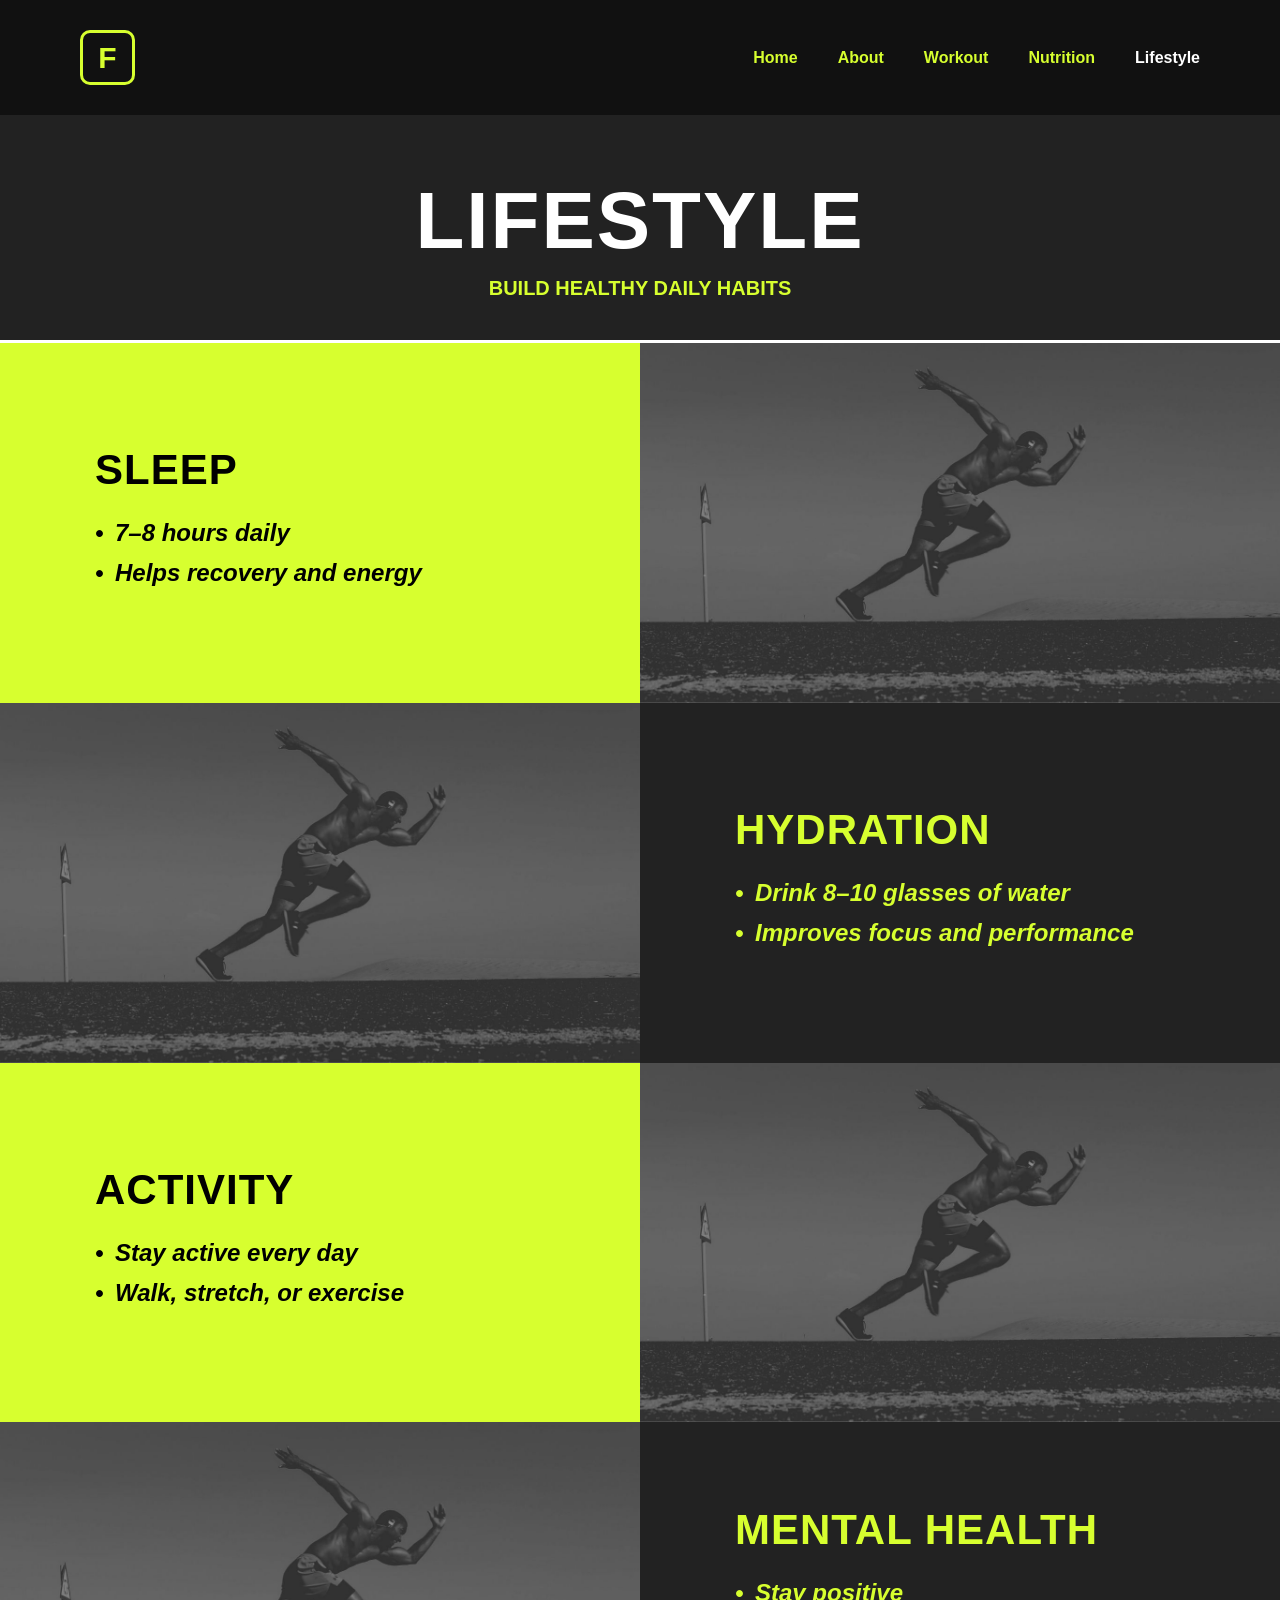
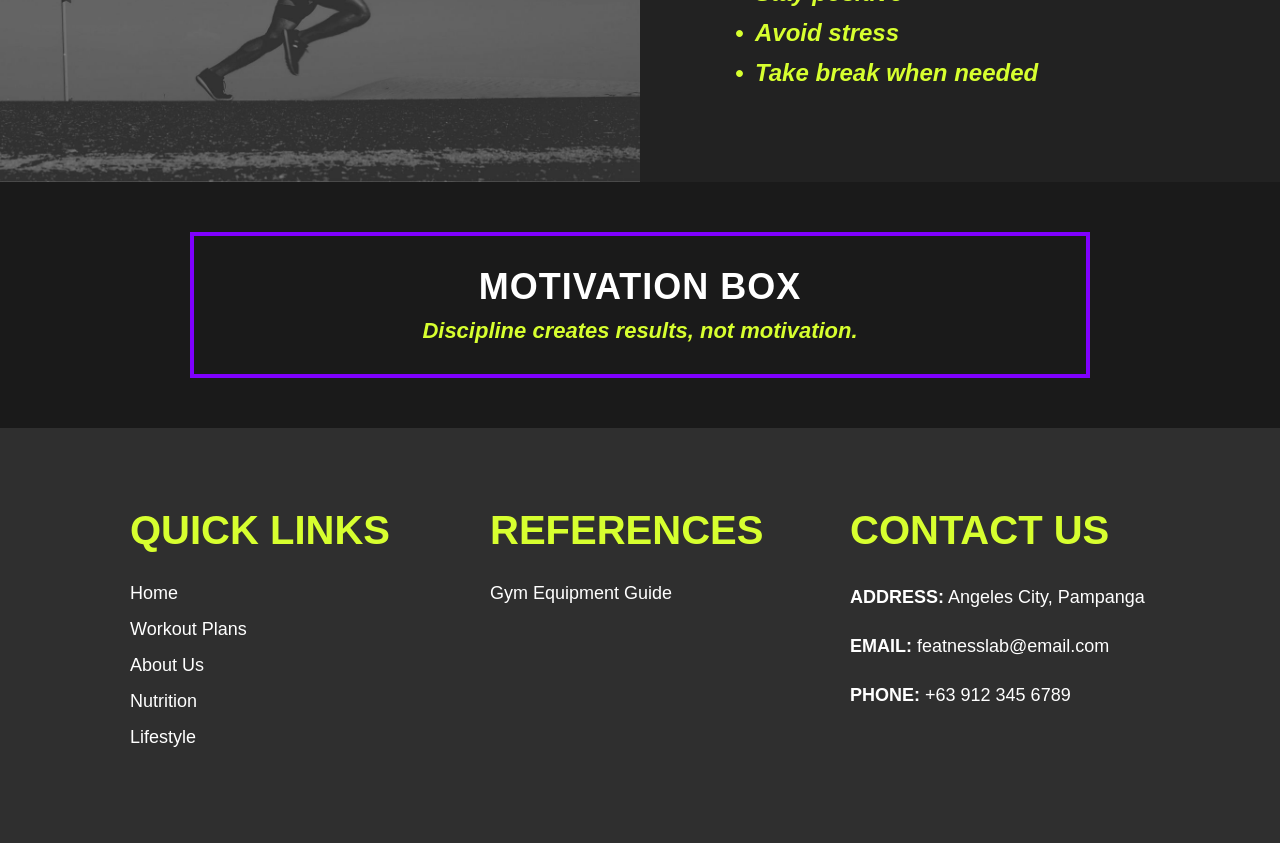
==== pages/lifestyle.html @ 154848f8 "Add files via upload" ====
<!DOCTYPE html>
<html lang="en">
<head>
    <meta charset="UTF-8">
    <meta name="viewport" content="width=device-width, initial-scale=1.0">
    <title>Featness Lab - Lifestyle</title>
    <link rel="stylesheet" href="../css/style.css">
</head>
<body>
    <nav>
        <div class="logo">F</div>
        <ul class="nav-links">
            <li><a href="../index.html">Home</a></li>
            <li><a href="about.html">About</a></li>
            <li><a href="workout.html">Workout</a></li>
            <li><a href="nutrition.html">Nutrition</a></li>
            <li><a href="lifestyle.html" class="active">Lifestyle</a></li>
        </ul>
    </nav>

    <section class="hero-lifestyle">
        <h1>LIFESTYLE</h1>
        <p>Build healthy daily habits</p>
    </section>

    <section class="lifestyle-grid">
        <div class="lifestyle-text-block lime-bg">
            <div class="lifestyle-content">
                <h2>SLEEP</h2>
                <ul>
                    <li>7–8 hours daily</li>
                    <li>Helps recovery and energy</li>
                </ul>
            </div>
        </div>
        <div class="lifestyle-image-block">
            <img src="../images/home.jpg" alt="Sleep">
        </div>

        <div class="lifestyle-image-block">
            <img src="../images/home.jpg" alt="Hydration">
        </div>
        <div class="lifestyle-text-block dark-bg">
            <div class="lifestyle-content">
                <h2>HYDRATION</h2>
                <ul>
                    <li>Drink 8–10 glasses of water</li>
                    <li>Improves focus and performance</li>
                </ul>
            </div>
        </div>

        <div class="lifestyle-text-block lime-bg">
            <div class="lifestyle-content">
                <h2>ACTIVITY</h2>
                <ul>
                    <li>Stay active every day</li>
                    <li>Walk, stretch, or exercise</li>
                </ul>
            </div>
        </div>
        <div class="lifestyle-image-block">
            <img src="../images/home.jpg" alt="Activity">
        </div>

        <div class="lifestyle-image-block">
            <img src="../images/home.jpg" alt="Mental Health">
        </div>
        <div class="lifestyle-text-block dark-bg">
            <div class="lifestyle-content">
                <h2>MENTAL HEALTH</h2>
                <ul>
                    <li>Stay positive</li>
                    <li>Avoid stress</li>
                    <li>Take break when needed</li>
                </ul>
            </div>
        </div>
    </section>

    <section class="motivation-section">
        <div class="motivation-border">
            <h2>MOTIVATION BOX</h2>
            <p>Discipline creates results, not motivation.</p>
        </div>
    </section>

    <footer class="footer">
        <div class="footer-box">
            <h2>QUICK LINKS</h2>
            <ul>
                <li><a href="../index.html">Home</a></li>
                <li><a href="workout.html">Workout Plans</a></li>
                <li><a href="about.html">About Us</a></li>
                <li><a href="nutrition.html">Nutrition</a></li>
                <li><a href="lifestyle.html">Lifestyle</a></li>
            </ul>
        </div>

        <div class="footer-box">
            <h2>REFERENCES</h2>
            <ul>
                <li><a href="#">Gym Equipment Guide</a></li>
            </ul>
        </div>

        <div class="footer-box contact-section">
            <h2>CONTACT US</h2>
            <p><strong>ADDRESS:</strong> Angeles City, Pampanga</p>
            <p><strong>EMAIL:</strong> featnesslab@email.com</p>
            <p><strong>PHONE:</strong> +63 912 345 6789</p>
        </div>
    </footer>
</body>
</html>
---- css/style.css ----
* {
    margin: 0;
    padding: 0;
    box-sizing: border-box;
    font-family: 'Poppins', sans-serif;
}

body {
    background: #111;
    color: white;
}

/* NAVIGATION */
nav {
    width: 100%;
    padding: 30px 80px;
    display: flex;
    justify-content: space-between;
    align-items: center;
    background: transparent;
}

.logo {
    width: 55px;
    height: 55px;
    border: 3px solid #d7ff2f;
    color: #d7ff2f;
    display: flex;
    justify-content: center;
    align-items: center;
    font-size: 30px;
    font-weight: bold;
    border-radius: 10px;
}

.nav-links {
    display: flex;
    list-style: none;
    gap: 40px;
}

.nav-links li a {
    text-decoration: none;
    color: #d7ff2f;
    font-weight: 600;
    transition: 0.3s;
}

.nav-links li a:hover,
.nav-links li a.active {
    color: white;
}

/* HERO SECTION */
.hero {
    width: 100%;
    height: 100vh;
    background: linear-gradient(rgba(0,0,0,0.6), rgba(0,0,0,0.6)), url('../images/home.jpg');
    background-size: cover;
    background-position: center;
    position: relative;
}

.content {
    position: absolute;
    top: 53%;
    left: 6%;
    transform: translateY(-50%);
    max-width: 650px;
}

.title {
    display: flex;
    align-items: flex-start;
    gap: 15px;
}

.feat {
    font-family: 'Anton', sans-serif;
    font-size: 200px;
    font-weight: 900;
    color: white;
    font-style: italic;
    line-height: 0.85;
    letter-spacing: -7px;
    text-shadow: 10px 10px 0 rgba(255,255,255,0.15);
}

.side-text {
    display: flex;
    flex-direction: column;
    margin-top: 10px;
}

.ness {
    font-family: 'Anton', sans-serif;
    font-size: 95px;
    font-weight: 900;
    color: #d7ff2f;
    font-style: italic;
    margin-left: 30px;
    margin-top: -15px;
    line-height: 0.9;
}

.lab {
    font-family: 'Anton', sans-serif;
    font-size: 115px;
    font-weight: 900;
    color: #d7ff2f;
    font-style: italic;
    margin-left: 5px;
    margin-top: -5px;
    line-height: 0.8;
}

.content h3 {
    color: #d7ff2f;
    margin-top: 20px;
    letter-spacing: 2px;
}

.content h2 {
    margin-top: 10px;
    font-size: 30px;
    color: rgba(255,255,255,0.55);
    line-height: 1.1;
    letter-spacing: 1px;
}

.content p {
    margin-top: 20px;
    color: #d7ff2f;
    font-size: 14px;
    line-height: 1.5;
    max-width: 500px;
}

/* ABOUT PAGE */
.hero-about-banner {
    text-align: center;
    padding: 90px 20px 80px 20px;
    background-color: #1a1a1a;
    border-bottom: 3px solid #ffffff;
}

.hero-about-banner h1 {
    font-family: 'Anton', sans-serif;
    font-size: 80px;
    letter-spacing: 3px;
    line-height: 1;
    margin-bottom: 15px;
    text-transform: uppercase;
    font-style: italic;
    color: #ffffff;
}

.hero-about-banner h2 {
    font-family: 'Anton', sans-serif;
    font-size: 80px;
    letter-spacing: 3px;
    color: #d7ff2f;
    font-style: italic;
}

.hero-about-banner p {
    color: #d7ff2f;
    font-size: 16px;
    font-weight: 600;
    letter-spacing: 1px;
    text-transform: uppercase;
}

.about-asymmetric-container {
    display: grid;
    grid-template-columns: 1fr 1fr;
    width: 100%;
}

.about-panel {
    padding: 90px 70px;
    display: flex;
    align-items: center;
    justify-content: center;
    min-height: 480px;
}

.about-panel.lime-content {
    background-color: #d7ff2f;
    color: #000000;
}

.about-panel.dark-content {
    background-color: #1a1a1a;
    color: #ffffff;
}

.panel-wrapper {
    width: 100%;
    max-width: 520px;
}

.about-panel h2 {
    font-family: 'Anton', sans-serif;
    font-size: 45px;
    font-style: italic;
    line-height: 1.1;
    margin-bottom: 20px;
    text-transform: uppercase;
}

.about-panel.dark-content h2 {
    color: #d7ff2f;
}

.about-panel p {
    font-size: 15px;
    line-height: 1.6;
    font-weight: 500;
}

.about-checklist {
    list-style: none;
    margin-top: 20px;
}

.about-checklist li {
    font-size: 16px;
    font-weight: bold;
    margin-bottom: 15px;
    display: flex;
    align-items: center;
    gap: 12px;
}

.about-checklist li::before {
    content: "✓";
    font-weight: 900;
}

.about-panel-media {
    width: 100%;
    min-height: 480px;
    background-size: cover;
    background-position: center;
    background-repeat: no-repeat;
}

.about-parallax-block {
    width: 100%;
    background-size: cover;
    background-position: center;
    background-repeat: no-repeat;
    background-attachment: fixed;
    border-bottom: 3px solid #ffffff;
}

.parallax-overlay {
    padding: 110px 20px;
    text-align: center;
    max-width: 800px;
    margin: 0 auto;
    background: linear-gradient(rgba(0,0,0,0.75), rgba(0,0,0,0.75));
}

.parallax-overlay h2 {
    font-family: 'Anton', sans-serif;
    font-size: 55px;
    font-style: italic;
    color: #d7ff2f;
    margin-bottom: 25px;
    text-transform: uppercase;
}

.parallax-overlay p {
    font-size: 16px;
    line-height: 1.7;
    color: #ffffff;
}

/* WORKOUT PAGE */
.workout-container {
    display: flex;
    flex-direction: column;
    justify-content: center;
    align-items: center;
    min-height: 100vh;
    width: 100vw;
    margin: 0;
    padding: 0;
    position: relative;
    z-index: 2;
}

.page-title {
    font-size: 3.8rem;
    font-weight: 900;
    letter-spacing: 2px;
    margin-top: -240px;
    margin-bottom: 100px;
    text-align: center;
    color: #ffffff;
    text-shadow: 3px 3px 6px rgba(0,0,0,0.8);
    text-transform: uppercase;
}

.workout-split {
    display: flex;
    justify-content: center;
    align-items: center;
    gap: 40px;
}

.flip-card {
    background-color: transparent;
    width: 420px;
    height: 520px;
    perspective: 1500px;
}

.flip-card-inner {
    position: relative;
    width: 100%;
    height: 100%;
    text-align: center;
    transition: transform 0.6s cubic-bezier(0.4, 0, 0.2, 1);
    transform-style: preserve-3d;
}

.flip-card:hover .flip-card-inner {
    transform: rotateY(180deg);
}

.flip-card-front, .flip-card-back {
    position: absolute;
    width: 100%;
    height: 100%;
    backface-visibility: hidden;
    border-radius: 20px;
    display: flex;
    flex-direction: column;
    align-items: center;
    justify-content: center;
    padding: 20px;
}

.flip-card-front {
    background-color: rgba(25, 25, 25, 0.6);
    border: 2px solid #222222;
}

.gain-title, .lose-title {
    color: #ccff00;
    font-size: 2.2rem;
    font-weight: 900;
    letter-spacing: 1px;
    margin-bottom: 20px;
}

.hover-hint {
    color: #555555;
    font-size: 0.9rem;
    letter-spacing: 1px;
    text-transform: uppercase;
    margin-top: 5px;
}

.flip-card-back {
    background-color: #1a1a1a;
    color: white;
    border: 2px solid #ccff00;
    transform: rotateY(180deg);
}

.flip-card-back h2 {
    color: #ccff00;
    font-size: 1.8rem;
    margin-bottom: 15px;
    font-weight: 900;
}

.flip-card-back p {
    font-size: 1rem;
    line-height: 1.5;
    color: #cccccc;
    margin-bottom: 30px;
}

.workout-img-box {
    width: 320px;
    height: 280px;
    margin-bottom: 30px;
    background-repeat: no-repeat;
    background-size: cover;
    border-radius: 24px;
    box-shadow: 0 8px 20px rgba(0, 0, 0, 0.4);
}

.gain-img {
    background-image: url('../images/gain.png');
    background-position: 40% center;
}

.lose-img {
    background-image: url('../images/lose.png');
    background-position: 45% center;
}

.divider-line {
    width: 3px;
    height: 350px;
    background-color: #ffffff;
    opacity: 0.5;
}

.start-btn {
    display: inline-block;
    background-color: #00cc66;
    color: #000000;
    text-decoration: none;
    font-weight: bold;
    padding: 12px 65px;
    border-radius: 30px;
    font-size: 1.2rem;
    letter-spacing: 1px;
    box-shadow: 0px 4px 10px rgba(0, 204, 102, 0.3);
    transition: all 0.2s ease;
}

.start-btn:hover {
    transform: scale(1.05);
    background-color: #00ff7f;
    box-shadow: 0px 6px 15px rgba(0, 204, 102, 0.5);
}

/* WORKOUT LEVELS PAGE */
.hero-gain-levels, .hero-lose-levels {
    width: 100%;
    min-height: 100vh;
    background: linear-gradient(rgba(15, 15, 15, 0.85), rgba(15, 15, 15, 0.85)), url('../images/home.jpg');
    background-size: cover;
    background-position: center;
    background-attachment: fixed;
    position: relative;
}

.level-container {
    display: flex;
    flex-direction: column;
    justify-content: center;
    align-items: center;
    width: 100vw;
    min-height: 100vh;
    padding: 100px 0 60px 0;
    box-sizing: border-box;
    position: relative;
}

.subtitle-badge {
    position: absolute;
    top: 100px;
    right: 6%;
    color: #ffffff;
    font-size: 1.1rem;
    font-weight: 700;
    letter-spacing: 1px;
    text-transform: uppercase;
}

.level-split {
    display: flex;
    justify-content: center;
    align-items: center;
    gap: 40px;
    margin-top: 50px;
    width: 85%;
}

.level-card {
    display: flex;
    flex-direction: column;
    align-items: center;
    width: 300px;
    padding: 20px;
    transition: transform 0.3s ease;
}

.level-card:hover {
    transform: translateY(-50px);
}

.level-title {
    font-size: 1.8rem;
    font-weight: 800;
    margin-bottom: 30px;
    letter-spacing: 1.5px;
}

.level-title.beginner { color: #00b050; }
.level-title.intermediate { color: #ffc000; }
.level-title.advanced { color: #ff0000; }

.char-box {
    width: 380px;
    height: 380px;
    background-size: contain;
    background-repeat: no-repeat;
    background-position: center;
    margin-bottom: 40px;
    animation: floatingChar 3s ease-in-out infinite;
}

.intermediate-char { animation-delay: 0.5s; }
.advanced-char { animation-delay: 1s; }

@keyframes floatingChar {
    0% { transform: translateY(0px); }
    50% { transform: translateY(-12px); }
    100% { transform: translateY(0px); }
}

.lvl-start-btn {
    display: inline-block;
    text-decoration: none;
    background-color: #00b050;
    color: #ffffff;
    font-size: 1.1rem;
    font-weight: 700;
    padding: 10px 45px;
    border-radius: 25px;
    transition: all 0.3s ease;
    letter-spacing: 1px;
    box-shadow: 0 4px 10px rgba(0, 0, 0, 0.3);
}

.lvl-start-btn:hover {
    background-color: #ccff00;
    color: #000000;
    box-shadow: 0 0 20px rgba(204, 255, 0, 0.7);
}

.lvl-divider {
    width: 2px;
    height: 350px;
    background: rgba(255, 255, 255, 0.4);
}

/* NUTRITION PAGE */
.hero-banner {
    text-align: center;
    padding: 45px 20px 40px 20px;
    background-color: #222222;
}

.hero-banner h1 {
    font-size: 80px;
    letter-spacing: 2px;
    line-height: 1;
    margin-bottom: 10px;
    text-transform: uppercase;
}

.hero-banner p {
    color: #d4ff3b;
    font-size: 20px;
    font-weight: bold;
}

.split-row {
    display: grid;
    grid-template-columns: 1fr 1fr;
    width: 100%;
}

.panel-lime-content {
    background-color: #d4ff3b;
    color: #000000;
    padding: 90px 70px;
    display: flex;
    align-items: center;
    position: relative;
}

.panel-lime-content h2 {
    font-size: 38px;
    line-height: 1.25;
    font-weight: 900;
}

.panel-media-frame {
    width: 100%;
    aspect-ratio: 1 / 0.9;
    overflow: hidden;
}

.panel-media-frame img {
    width: 100%;
    height: 100%;
    object-fit: cover;
    display: block;
}

.macro-container-grid {
    display: grid;
    grid-template-columns: repeat(3, 1fr);
    border-top: 3px solid #ffffff;
    border-bottom: 3px solid #ffffff;
}

.macro-box {
    background-color: #222222;
    padding: 55px 40px;
    text-align: center;
    border-right: 3px solid #ffffff;
}

.macro-box:last-child {
    border-right: none;
}

.macro-box h3 {
    font-size: 36px;
    letter-spacing: 1px;
    margin-bottom: 8px;
    text-transform: uppercase;
}

.macro-box p {
    color: #d4ff3b;
    font-size: 15px;
    font-weight: bold;
    margin-bottom: 50px;
}

.macro-visual-frame {
    width: 100%;
    height: 220px;
    display: flex;
    justify-content: center;
    align-items: center;
}

.macro-visual-frame img {
    max-height: 100%;
    max-width: 100%;
    object-fit: contain;
}

.habits-promo-container {
    display: grid;
    grid-template-columns: 1fr 1fr;
    width: 100%;
    border-bottom: 3px solid #ffffff;
}

.healthy-habits-panel {
    background-color: #d7ff2f;
    color: #000000;
    padding: 80px 60px;
    display: flex;
    flex-direction: column;
    justify-content: center;
}

.healthy-habits-panel h2 {
    font-family: 'Anton', sans-serif;
    font-size: 45px;
    font-style: italic;
    margin-bottom: 30px;
    text-transform: uppercase;
    letter-spacing: 1px;
}

.habits-checklist {
    list-style: none;
    padding: 0;
    margin: 0;
}

.habits-checklist li {
    font-size: 22px;
    font-weight: 800;
    margin-bottom: 18px;
    display: flex;
    align-items: center;
    text-transform: uppercase;
    font-style: italic;
}

.habits-checklist li::before {
    content: "✓";
    margin-right: 15px;
    font-weight: 900;
    color: #000000;
    font-size: 26px;
}

.promo-image-side {
    background-color: #111111;
    overflow: hidden;
    display: flex;
}

.promo-image-side img {
    width: 100%;
    height: 100%;
    object-fit: cover;
    min-height: 400px;
}

.nutri-reminder-bar {
    text-align: center;
    padding: 55px 20px;
    background-color: #111111;
    border-bottom: 3px solid #ffffff;
}

.nutri-reminder-bar h2 {
    font-family: 'Anton', sans-serif;
    font-size: 35px;
    font-style: italic;
    color: #ffffff;
    letter-spacing: 2px;
    margin-bottom: 5px;
}

.nutri-reminder-bar p {
    color: #d7ff2f;
    font-size: 20px;
    font-weight: bold;
    letter-spacing: 1px;
}

.hub-title-section {
    text-align: center;
    padding: 40px;
    background-color: #222222;
    border-bottom: 3px solid #ffffff;
}

.hub-title-section h2 {
    font-size: 55px;
    letter-spacing: 1px;
}

.hub-display-grid {
    display: grid;
    grid-template-columns: 1fr 1fr;
    border-bottom: 3px solid #ffffff;
}

.hub-block {
    background-color: #222222;
    padding: 60px 40px;
    text-align: center;
    border-right: 3px solid #ffffff;
}

.hub-block:last-child {
    border-right: none;
}

.hub-block h3 {
    color: #ffffff;
    text-decoration: none;
    font-size: 30px;
    margin-bottom: 35px;
    font-weight: bold;
    text-transform: uppercase;
}

.hub-image-frame {
    width: 300px;
    height: 300px;
    margin: 0 auto 30px auto;
    overflow: hidden;
    border-radius: 20px;
    box-shadow: 0 8px 25px rgba(0, 0, 0, 0.5);
    border: 2px solid rgba(255, 255, 255, 0.1);
    display: block;
}

.hub-image-frame img {
    width: 100%;
    height: 100%;
    object-fit: cover;
    display: block;
}

.hub-description {
    font-size: 1.1rem;
    color: #cccccc;
    font-weight: normal;
    margin-bottom: 30px;
}

/* MEAL PAGES */
.hero-meals {
    text-align: center;
    padding: 60px 20px 40px 20px;
    background-color: #222222;
    border-bottom: 3px solid #ffffff;
}

.hero-meals h1 {
    font-size: 55px;
    text-transform: uppercase;
    letter-spacing: 2px;
    margin-bottom: 10px;
    font-weight: 900;
}

.hero-meals p {
    color: #d4ff3b;
    font-size: 20px;
    font-weight: bold;
    text-transform: uppercase;
    letter-spacing: 1px;
}

.meal-plan-section {
    max-width: 1100px;
    margin: 0 auto;
    padding: 40px 20px;
}

.section-title {
    font-size: 32px;
    text-transform: uppercase;
    letter-spacing: 1px;
    margin: 40px 0 30px 0;
    color: #ffffff;
    border-left: 5px solid #d4ff3b;
    padding-left: 15px;
    font-weight: bold;
}

.meals-grid {
    display: grid;
    grid-template-columns: 1fr 1fr;
    gap: 45px;
    margin-bottom: 60px;
}

.meal-card {
    background-color: #222222;
    border-radius: 20px;
    padding: 45px 30px 35px 30px;
    display: flex;
    flex-direction: column;
    align-items: center;
    justify-content: center;
    position: relative;
    min-height: 320px;
    box-shadow: 0 8px 25px rgba(0, 0, 0, 0.6);
    border: 2px solid rgba(255, 255, 255, 0.05);
    transition: transform 0.3s ease, border-color 0.3s ease;
}

.meal-card:hover {
    transform: scale(1.02);
    border-color: rgba(212, 255, 59, 0.3);
}

.meal-badge {
    background-color: #d4ff3b;
    color: #000000;
    font-weight: bold;
    text-transform: uppercase;
    padding: 8px 35px;
    font-size: 16px;
    border-radius: 5px;
    position: absolute;
    top: -18px;
    letter-spacing: 1px;
    box-shadow: 0 4px 12px rgba(212, 255, 59, 0.3);
}

.food-illustrations {
    width: 100%;
    height: 180px;
    margin-top: 15px;
    border-radius: 12px;
    background-size: cover;
    background-position: center;
    background-repeat: no-repeat;
    box-shadow: inset 0 0 20px rgba(0,0,0,0.5);
}

.tips-section {
    text-align: center;
    padding: 60px 20px;
    background-color: #222222;
    border-top: 3px solid #ffffff;
    border-bottom: 3px solid #ffffff;
}

.tips-section h2 {
    font-size: 45px;
    text-transform: uppercase;
    letter-spacing: 2px;
    margin-bottom: 10px;
    font-weight: bold;
}

.tips-section p {
    color: #d4ff3b;
    font-size: 22px;
    font-weight: bold;
}

/* LIFESTYLE PAGE */
.hero-lifestyle {
    text-align: center;
    padding: 60px 20px 40px;
    background-color: #222222;
    border-bottom: 3px solid #ffffff;
}

.hero-lifestyle h1 {
    font-size: 80px;
    text-transform: uppercase;
    letter-spacing: 2px;
    margin-bottom: 10px;
    font-weight: 900;
}

.hero-lifestyle p {
    color: #d7ff2f;
    font-size: 20px;
    font-weight: bold;
    text-transform: uppercase;
}

.lifestyle-grid {
    display: grid;
    grid-template-columns: 1fr 1fr;
    width: 100%;
}

.lifestyle-text-block {
    display: flex;
    align-items: center;
    padding: 60px;
}

.lifestyle-content {
    max-width: 450px;
    margin: 0 auto;
    width: 100%;
}

.lifestyle-text-block h2 {
    font-size: 42px;
    font-weight: 900;
    text-transform: uppercase;
    margin-bottom: 25px;
    letter-spacing: 1px;
}

.lifestyle-text-block ul {
    list-style: none;
}

.lifestyle-text-block ul li {
    font-size: 24px;
    font-weight: 700;
    font-style: italic;
    margin-bottom: 12px;
    position: relative;
    padding-left: 20px;
}

.lifestyle-text-block ul li::before {
    content: "•";
    position: absolute;
    left: 0;
}

.lifestyle-text-block.lime-bg {
    background-color: #d7ff2f;
    color: #000000;
}

.lifestyle-text-block.dark-bg {
    background-color: #222222;
    color: #d7ff2f;
}

.lifestyle-image-block img {
    width: 100%;
    height: 100%;
    object-fit: cover;
    display: block;
    min-height: 350px;
}

.motivation-section {
    background-color: #1a1a1a;
    padding: 50px 20px;
    text-align: center;
}

.motivation-border {
    border: 4px solid #7f00ff;
    max-width: 900px;
    margin: 0 auto;
    padding: 30px 20px;
}

.motivation-border h2 {
    font-size: 36px;
    font-weight: 900;
    letter-spacing: 1px;
    margin-bottom: 10px;
}

.motivation-border p {
    color: #d7ff2f;
    font-size: 22px;
    font-weight: 700;
    font-style: italic;
}

/* FOOTER */
.footer {
    background: #2f2f2f;
    display: flex;
    justify-content: space-around;
    flex-wrap: wrap;
    padding: 80px 100px;
}

.footer-box {
    width: 300px;
}

.footer-box h2 {
    color: #d7ff2f;
    font-size: 40px;
    margin-bottom: 30px;
}

.footer-box ul {
    list-style: none;
}

.footer-box ul li {
    margin-bottom: 15px;
}

.footer-box ul li a {
    text-decoration: none;
    color: white;
    font-size: 18px;
    transition: 0.3s;
}

.footer-box ul li a:hover {
    color: #d7ff2f;
}

.footer-box p {
    margin-bottom: 20px;
    font-size: 18px;
    line-height: 1.6;
}

/* RESPONSIVE */
@media (max-width: 900px) {
    .about-asymmetric-container,
    .split-row,
    .habits-promo-container,
    .hub-display-grid,
    .meals-grid,
    .lifestyle-grid {
        grid-template-columns: 1fr;
    }
    
    .workout-split,
    .level-split {
        flex-direction: column;
        gap: 30px;
    }
    
    .divider-line,
    .lvl-divider {
        display: none;
    }
}
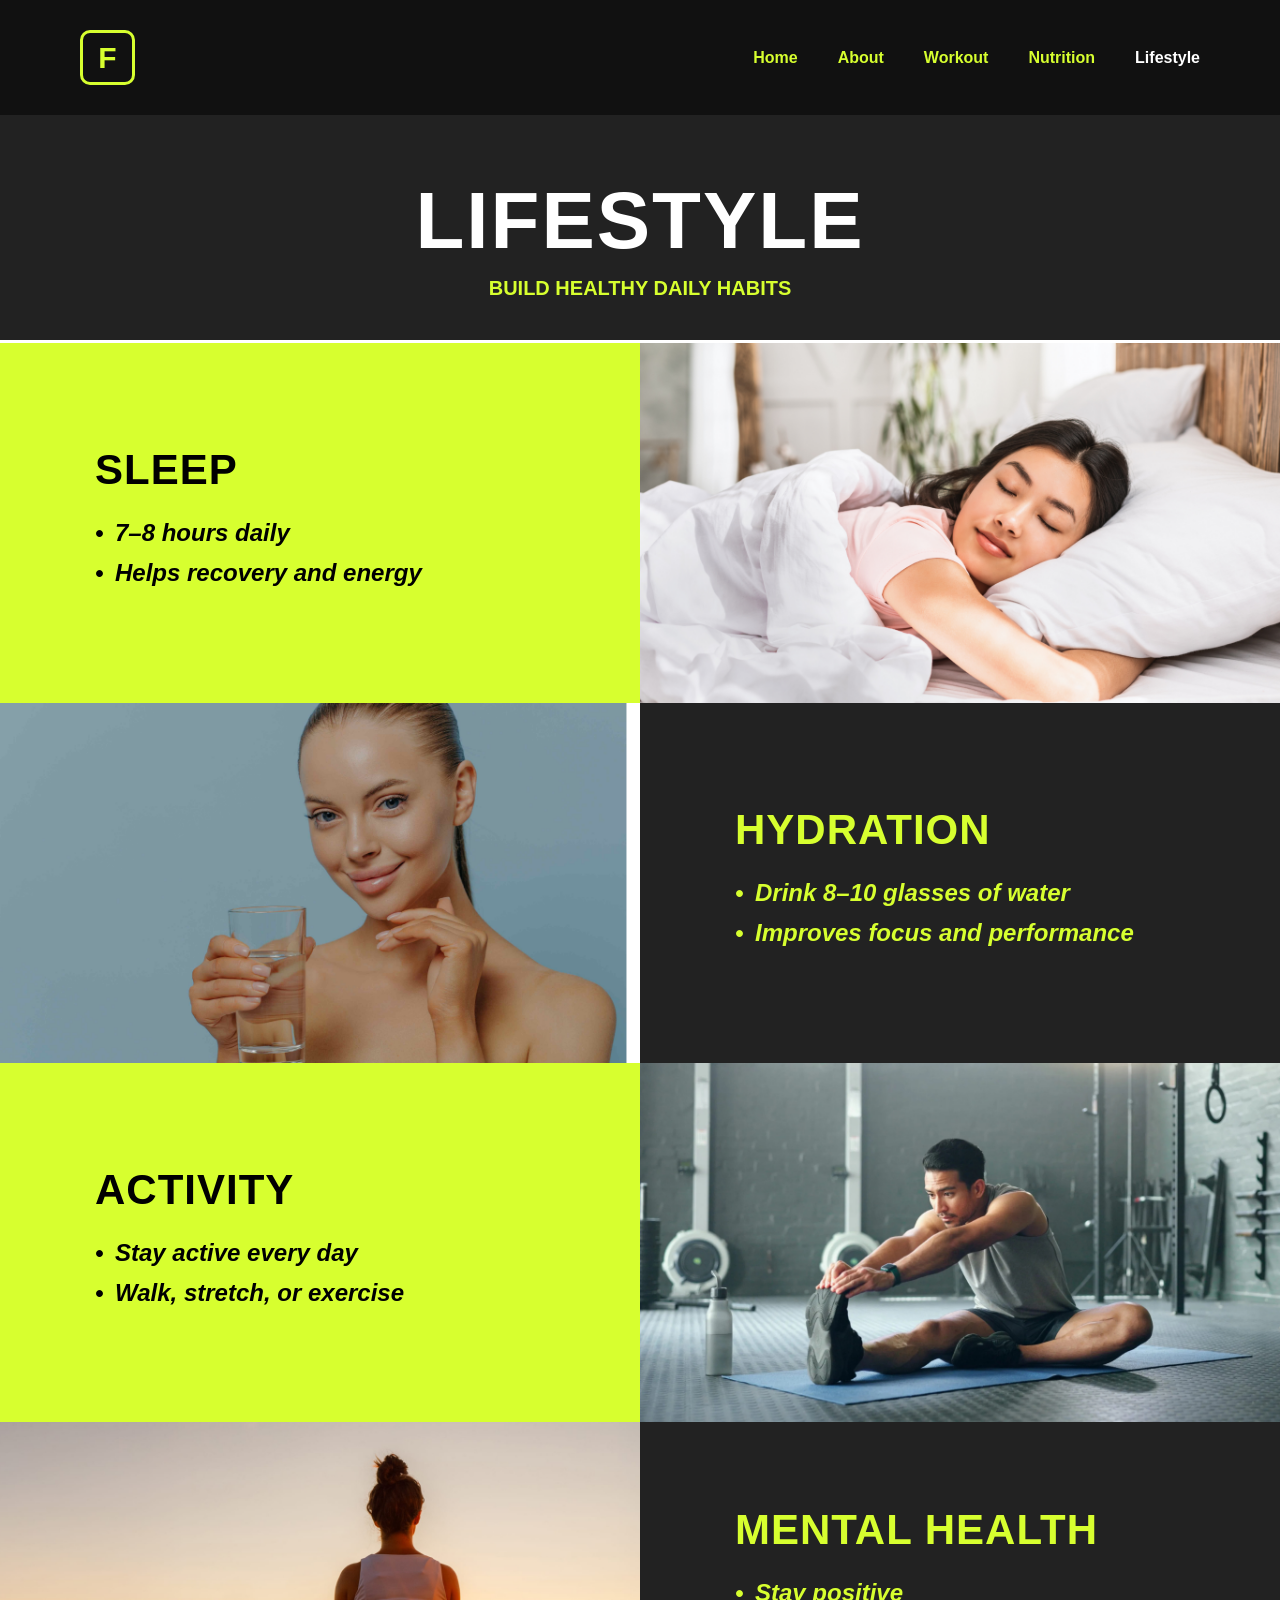
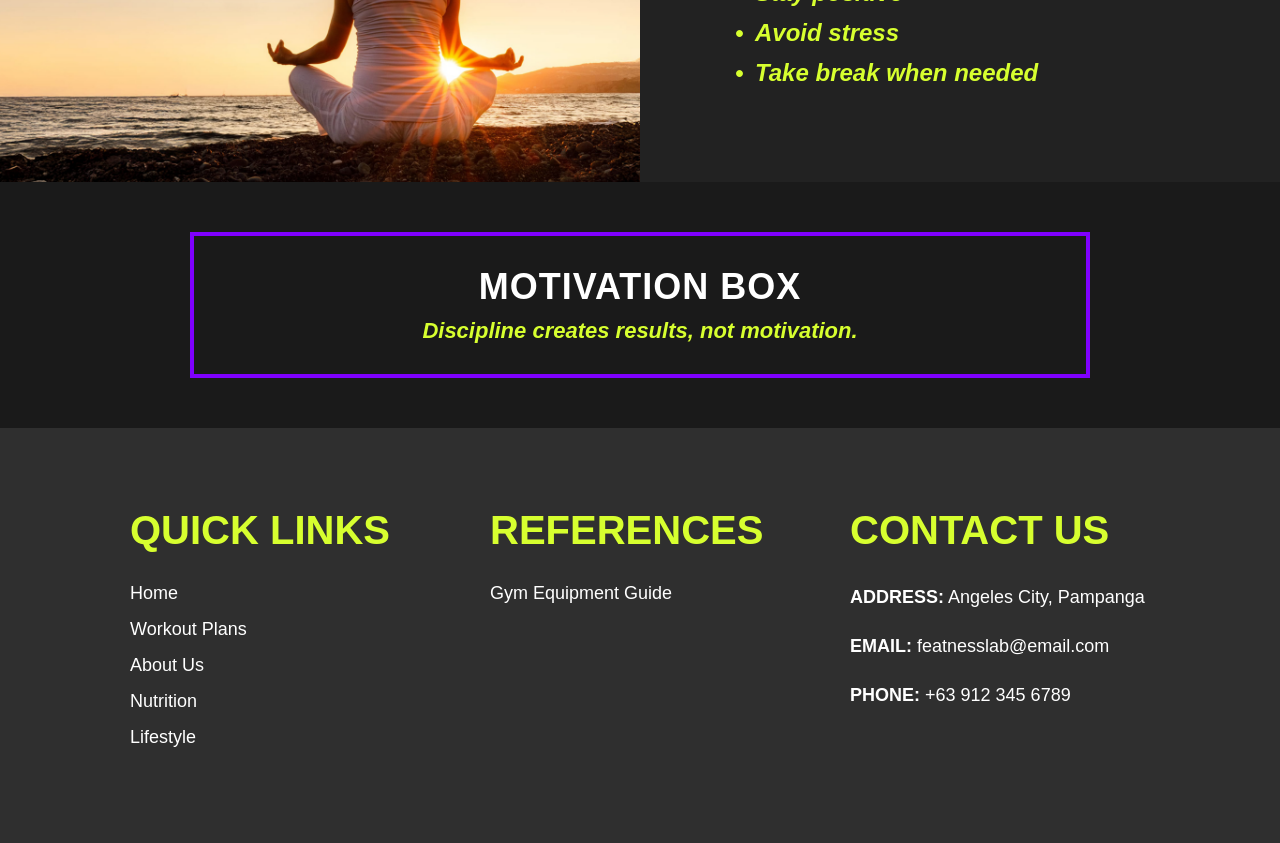
==== commit 1be74f41: "Update lifestyle.html" ====
--- a/pages/lifestyle.html
+++ b/pages/lifestyle.html
@@ -34,11 +34,11 @@
             </div>
         </div>
         <div class="lifestyle-image-block">
-            <img src="../images/home.jpg" alt="Sleep">
+            <img src="../images/sleep.png" alt="Sleep">
         </div>
 
         <div class="lifestyle-image-block">
-            <img src="../images/home.jpg" alt="Hydration">
+            <img src="../images/hydraton.png" alt="Hydration">
         </div>
         <div class="lifestyle-text-block dark-bg">
             <div class="lifestyle-content">
@@ -60,11 +60,11 @@
             </div>
         </div>
         <div class="lifestyle-image-block">
-            <img src="../images/home.jpg" alt="Activity">
+            <img src="../images/activity.png" alt="Activity">
         </div>
 
         <div class="lifestyle-image-block">
-            <img src="../images/home.jpg" alt="Mental Health">
+            <img src="../images/mental4.png" alt="Mental Health">
         </div>
         <div class="lifestyle-text-block dark-bg">
             <div class="lifestyle-content">
